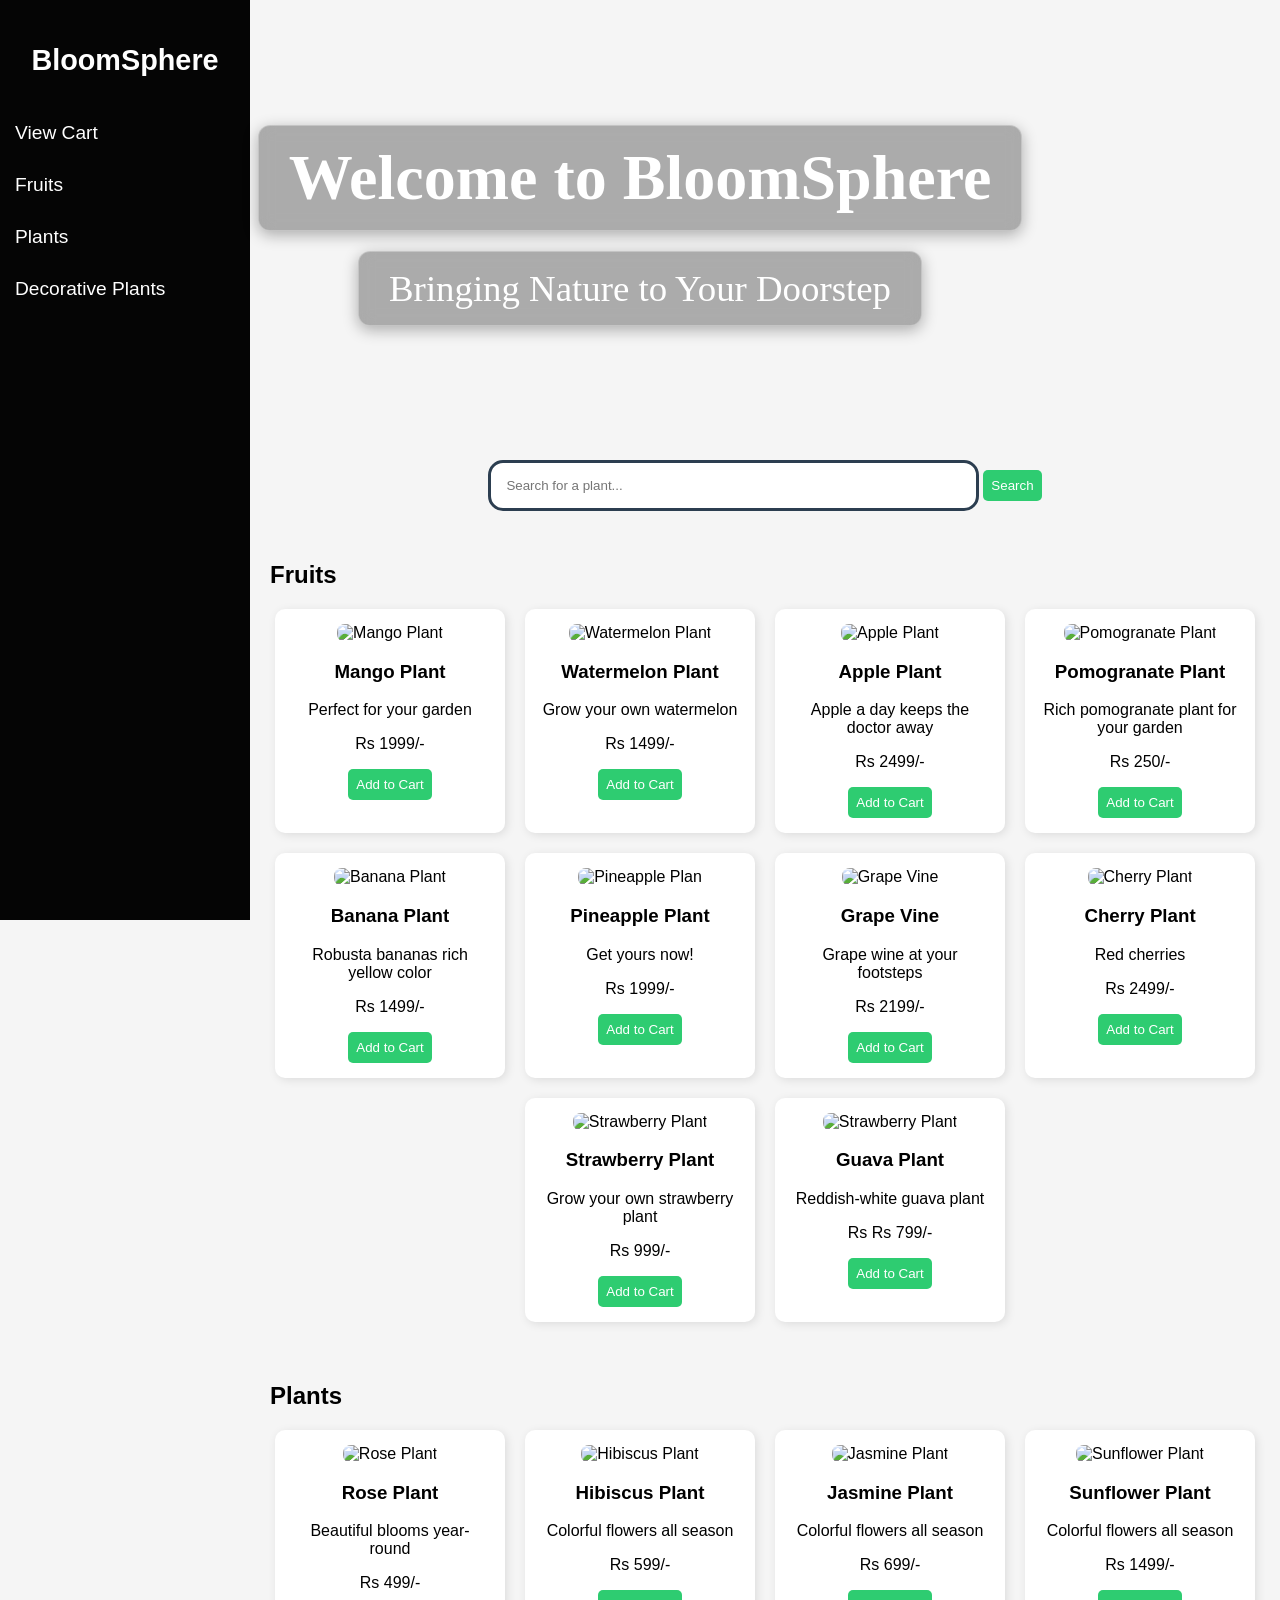
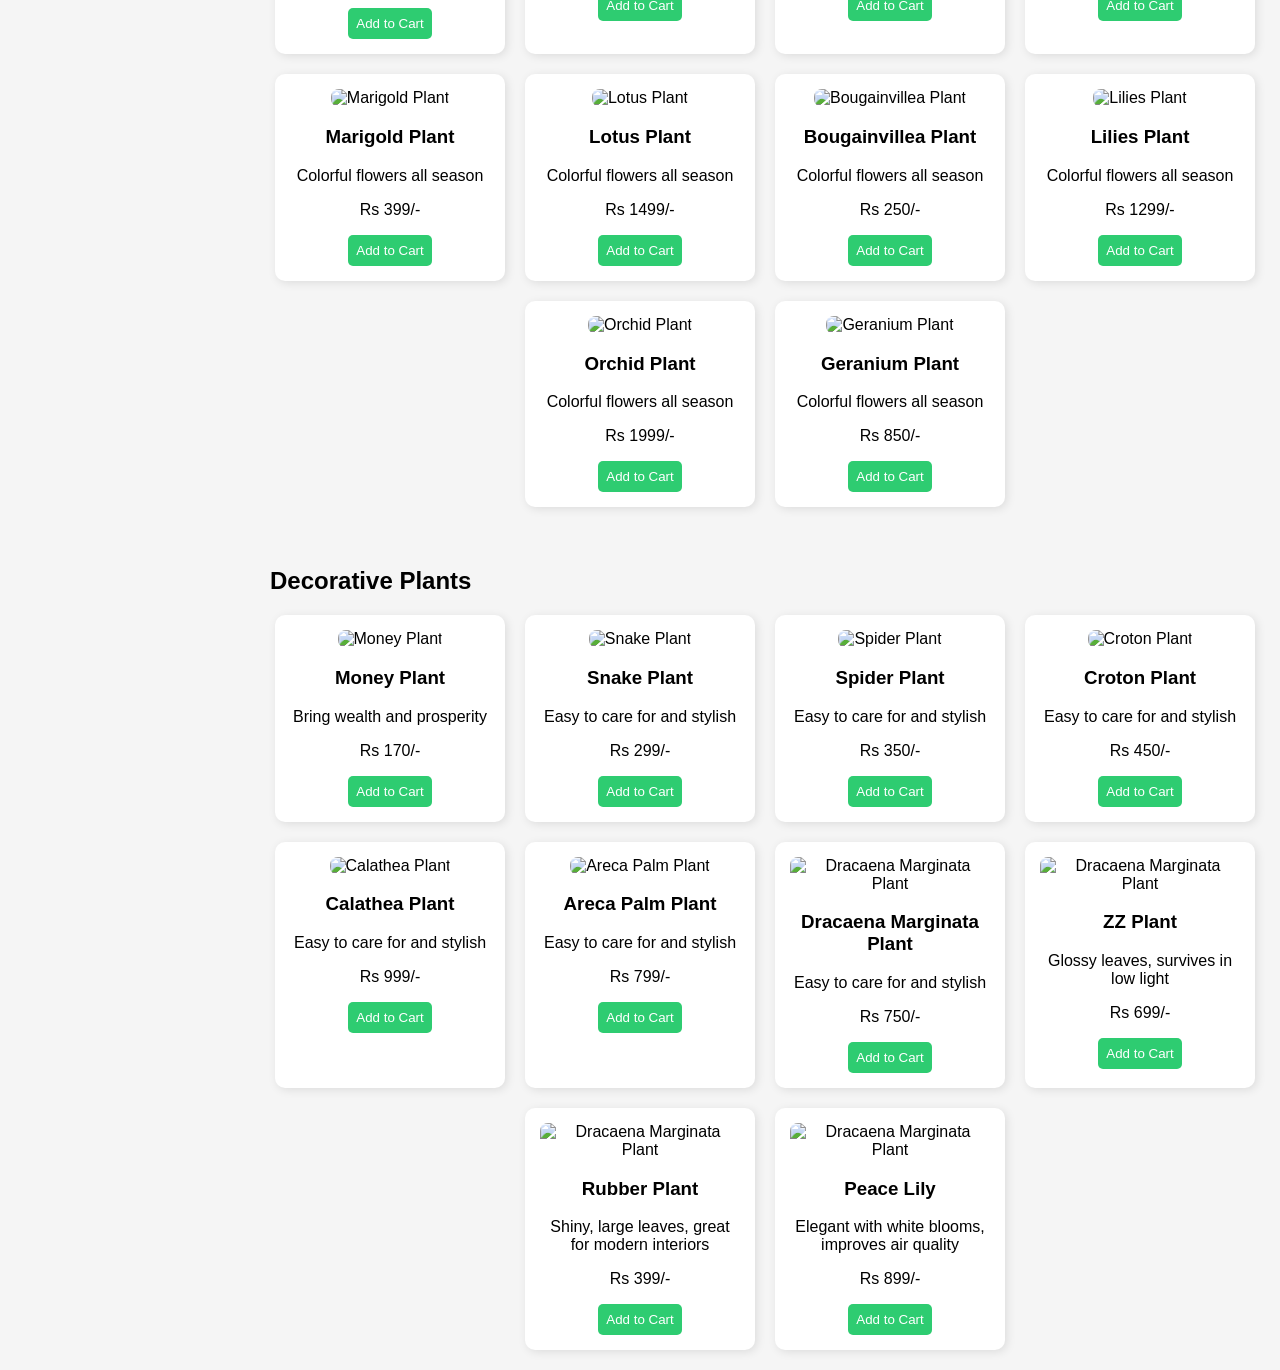
==== index.html @ 842d1db6 "Add files via upload" ====
<!DOCTYPE html> 
<html lang="en">
<head>
    <meta charset="UTF-8">
    <meta name="viewport" content="width=device-width, initial-scale=1.0">
    <title>BloomSphere</title>
    <link rel="stylesheet" href="styles.css">
</head>
<body>
    <div class="sidebar">
        <h2>BloomSphere</h2>
        <ul>
            <li><a href=".html">View Cart</a></li>
            <li><a href="#fruits">Fruits</a></li>
            <li><a href="#plants">Plants</a></li>
            <li><a href="#decorative">Decorative Plants</a></li>
        </ul>
    </div>

    <div class="hero">
        <h1 class="title">Welcome to BloomSphere</h1>
        <p class="punchline">  Bringing Nature to Your Doorstep</p>
    </div>

    <div class="search-container">
        <input type="text" id="search-box" placeholder="Search for a plant...">
        <button id="search-btn">Search</button>
    </div>

    <div id="fruits" class="product-category">
        <h2>Fruits</h2>
        <div class="products">
            <div class="product">
                <img src="https://imgs.search.brave.com/tNDZCTXUsvVGgm6xWmHWZ6sv7n0FKaTw45mnI5Ib8TA/rs:fit:860:0:0:0/g:ce/aHR0cHM6Ly9ldmVy/Z2xhZGVzLmZhcm0v/Y2RuL3Nob3AvcHJv/ZHVjdHMvaW1hZ2Vf/NDYwMDRhOGYtZWQ4/NC00OTUyLTljZTQt/YmQwZWExNmQzMzA1/LmpwZz92PTE3NDgy/OTkwNTcmd2lkdGg9/NTMz" alt="Mango Plant">
                <h3>Mango Plant</h3>
                <p>Perfect for your garden</p>
                <p class="price">Rs 1999/-</p>
                <button onclick="addToCart('Mango Plant')">Add to Cart</button>
            </div>

            <div class="product">
                <img src="https://imgs.search.brave.com/aY37N1lAtcGQSnljVtkTIhWsg2x2pJFlHqGq8pfXgx0/rs:fit:860:0:0:0/g:ce/aHR0cHM6Ly9zdGF0/aWMudmVjdGVlenku/Y29tL3N5c3RlbS9y/ZXNvdXJjZXMvdGh1/bWJuYWlscy8wNTAv/MDU5LzU2MC9zbWFs/bC93YXRlcm1lbG9u/LXdpdGgtZ3JlZW4t/bGVhdmVzLW9uLXdo/aXRlLWJhY2tncm91/bmQtcGhvdG8uanBl/Zw" alt="Watermelon Plant">
                <h3>Watermelon Plant</h3>
                <p>Grow your own watermelon</p>
                <p class="price">Rs 1499/-</p>
                <button onclick="addToCart('Watermelon Plant')">Add to Cart</button>
            </div>

            <div class="product">
                <img src="https://imgs.search.brave.com/QfzUSA1XHusPFjl_UqISznsqNheX2ZOLMS__2q0dka0/rs:fit:860:0:0:0/g:ce/aHR0cHM6Ly90aHVt/YnMuZHJlYW1zdGlt/ZS5jb20vYi9hcHBs/ZS1icmFuY2gtMTYy/OTIzNzcuanBn" alt="Apple Plant">
                <h3>Apple Plant</h3>
                <p>Apple a day keeps the doctor away</p>
                <p class="price">Rs 2499/-</p>
                <button onclick="addToCart('Apple Plant')">Add to Cart</button>
            </div>

            <div class="product">
                <img src="https://imgs.search.brave.com/9cIGG6wrUAFm032IZqTgKSbPpSz0umkAUrgCWRn5nGI/rs:fit:860:0:0:0/g:ce/aHR0cHM6Ly9tLm1l/ZGlhLWFtYXpvbi5j/b20vaW1hZ2VzL0kv/ODF3c0JNK0x4UEwu/anBn" alt="Pomogranate Plant">
                <h3>Pomogranate Plant</h3>
                <p>Rich pomogranate plant for your garden</p>
                <p class="price">Rs 250/-</p>
                <button onclick="addToCart('Pomogranate Plant')">Add to Cart</button>
            </div>

            <div class="product">
                <img src="https://imgs.search.brave.com/oFBAaQMSQrDIV-WNV_WRUHv6SV8rJRD083SodmApztw/rs:fit:860:0:0:0/g:ce/aHR0cHM6Ly9pbWFn/ZXMuY2RuLWZpbGVz/LWEuY29tL3JlYWR5/X3VwbG9hZHMvbWVk/aWEvOTE1MTUzNC8y/MDAwXzYzODkxZWFi/YWI3MmYuanBn" alt="Banana Plant">
                <h3>Banana Plant</h3>
                <p>Robusta bananas rich yellow color</p>
                <p class="price">Rs 1499/-</p>
                <button onclick="addToCart('Banana Plant')">Add to Cart</button>
            </div>

            <div class="product">
                <img src="https://www.thesill.com/cdn/shop/files/the-sill_pineapple-plant_gallery_01.jpg?v=1741034155&width=1946" alt="Pineapple Plan">
                <h3>Pineapple Plant</h3>
                <p>Get yours now!</p>
                <p class="price">Rs 1999/-</p>
                <button onclick="addToCart('Pineapple Plan')">Add to Cart</button>
            </div>

            <div class="product">
                <img src="https://imgs.search.brave.com/q7ljFFGEKf-RC5Wn-w4x8iuQQXBcfH8KsG5SAaCUJuk/rs:fit:860:0:0:0/g:ce/aHR0cHM6Ly9pbWcu/ZnJlZXBpay5jb20v/ZnJlZS1waG90by9m/cmVzaC1ncmVlbi1n/cmFwZXMtd2l0aC1s/ZWF2ZXMtaXNvbGF0/ZWQtd2hpdGVfMTY3/OTQ2LTE2LmpwZz9z/ZW10PWFpc19oeWJy/aWQ" alt="Grape Vine">
                <h3>Grape Vine</h3>
                <p>Grape wine at your footsteps</p>
                <p class="price">Rs 2199/-</p>
                <button onclick="addToCart('Grape Vine')">Add to Cart</button>
            </div>

            <div class="product">
                <img src="https://imgs.search.brave.com/2wawM06-rurX0_vJokCWWmVKa-f6B-ZJtLzXv_K-kZA/rs:fit:860:0:0:0/g:ce/aHR0cHM6Ly90aHVt/YnMuZHJlYW1zdGlt/ZS5jb20vYi90aHJl/ZS1yaXBlLWNoZXJy/aWVzLXN0ZW0tbGVh/Zi1pc29sYXRlZC13/aGl0ZS1iYWNrZ3Jv/dS10aHJlZS1yaXBl/LWNoZXJyaWVzLXN0/ZW0tbGVhZi1pc29s/YXRlZC13aGl0ZS0x/MjEyMDI2MjUuanBn" alt="Cherry Plant">
                <h3>Cherry Plant</h3>
                <p>Red cherries</p>
                <p class="price">Rs 2499/-</p>
                <button onclick="addToCart('Cherry Plant')">Add to Cart</button>
            </div>

            <div class="product">
                <img src="https://imgs.search.brave.com/3WQME_7WqpoJ6JJKbiq2Rwxj7a0oP5Gb2ccPjeYpgNk/rs:fit:860:0:0:0/g:ce/aHR0cHM6Ly9tZWRp/YS5nZXR0eWltYWdl/cy5jb20vcGhvdG9z/L3N0cmF3YmVycnkt/cGxhbnQtZnJhZ2Fy/aWEtcGljdHVyZS1p/ZDU4NTg1NTU5MT9r/PTIwJm09NTg1ODU1/NTkxJnM9NjEyeDYx/MiZ3PTAmaD15Zmxo/bHZKeDVhUVNBbldl/SUNmbTFWR19vWkNH/M25wa3o0UVJGMnNa/VHVZPQ" alt="Strawberry Plant">
                <h3>Strawberry Plant</h3>
                <p>Grow your own strawberry plant</p>
                <p class="price">Rs 999/-</p>
                <button onclick="addToCart('Strawberry Plant')">Add to Cart</button>
            </div>

            <div class="product">
                <img src="https://imgs.search.brave.com/G9woJrihrbxeBHiNbEXeV8Rc96S2VYo4r0njDzOuhU8/rs:fit:860:0:0:0/g:ce/aHR0cHM6Ly9pbWFn/ZXMudW5zcGxhc2gu/Y29tL3Bob3RvLTE1/MzY1MTExMzI3NzAt/ZTUwNThjN2U4YzQ2/P2ZtPWpwZyZxPTYw/Jnc9MzAwMCZpeGxp/Yj1yYi00LjEuMCZp/eGlkPU0zd3hNakEz/ZkRCOE1IeHpaV0Z5/WTJoOE5ueDhaM1Zo/ZG1GOFpXNThNSHg4/TUh4OGZEQT0" alt="Strawberry Plant">
                <h3>Guava Plant</h3>
                <p>Reddish-white guava plant</p>
                <p class="price">Rs Rs 799/-</p>
                <button onclick="addToCart('Guava Plant')">Add to Cart</button>
            </div>
        </div>
    </div>

    <div id="plants" class="product-category">
        <h2>Plants</h2>
        <div class="products">
            <div class="product">
                <img src="https://imgs.search.brave.com/buNURVMkaUM1NiYjGhjejB4VFq48J1P30r8SYYOX-AM/rs:fit:860:0:0:0/g:ce/aHR0cHM6Ly90NC5m/dGNkbi5uZXQvanBn/LzEyLzg1LzE1Lzkx/LzM2MF9GXzEyODUx/NTkxNzdfdExFMHJR/RzhjNkJTV2o2SGZn/bnd4SXV6SmRIQWxo/bHMuanBn" alt="Rose Plant">
                <h3>Rose Plant</h3>
                <p>Beautiful blooms year-round</p>
                <p class="price">Rs 499/-</p>
                <button onclick="addToCart('Rose Plant')">Add to Cart</button>
            </div>

            <div class="product">
                <img src="https://imgs.search.brave.com/syIJBs6M_Da_giDWICRsgSzuen3TIm4OU4RK20YgkNk/rs:fit:860:0:0:0/g:ce/aHR0cHM6Ly9tZWRp/YS5pc3RvY2twaG90/by5jb20vaWQvMTY2/MDA2ODQ1L3Bob3Rv/L2hpYmlzY3VzLWxh/eWluZy1kb3duLmpw/Zz9zPTYxMng2MTIm/dz0wJms9MjAmYz1O/UlRYOFlJRk1WZzR1/Sk02ZzVEbUo1em56/NkpOdkcwV0F6XzJP/bERhb1pVPQ" alt="Hibiscus Plant">
                <h3>Hibiscus Plant</h3>
                <p>Colorful flowers all season</p>
                <p class="price">Rs 599/-</p>
                <button onclick="addToCart('Hibiscus Plant')">Add to Cart</button>
            </div>

            <div class="product">
                <img src="https://imgs.search.brave.com/Gbtpo-uXu42QSXBHM80N9D1HrTSYoJAdlUhqIy56FBg/rs:fit:860:0:0:0/g:ce/aHR0cHM6Ly9tZWRp/YS5nZXR0eWltYWdl/cy5jb20vaWQvNTAx/ODk5NzI3L3Bob3Rv/L2phc21pbmUuanBn/P3M9NjEyeDYxMiZ3/PTAmaz0yMCZjPWMx/dWIzS3NqQ2ZVTFNq/YVRNRTNxcHZOeEtU/UzB6TVhKa2RCQkx2/dWY1dEk9" alt="Jasmine Plant">
                <h3>Jasmine Plant</h3>
                <p>Colorful flowers all season</p>
                <p class="price">Rs 699/-</p>
                <button onclick="addToCart('Jasmine Plant')">Add to Cart</button>
            </div>

            <div class="product">
                <img src="https://imgs.search.brave.com/XPOmdN1pjmwZFi4TA70REclWHrwQYl3wnxCXlL2jDPA/rs:fit:860:0:0:0/g:ce/aHR0cHM6Ly9tZWRp/YS5pc3RvY2twaG90/by5jb20vaWQvMTc1/NDU1MzEyL3Bob3Rv/L3N1bmZsb3dlci5q/cGc_cz02MTJ4NjEy/Jnc9MCZrPTIwJmM9/Q1VOOG42cWdYTjlo/UEExdy1oNE45eERV/bkFodWNzN2duSlpQ/cjF5TVZSbz0" alt="Sunflower Plant">
                <h3>Sunflower Plant</h3>
                <p>Colorful flowers all season</p>
                <p class="price">Rs 1499/-</p>
                <button onclick="addToCart('Sunflower Plant')">Add to Cart</button>
            </div>

            <div class="product">
                <img src="https://imgs.search.brave.com/6V4Vx71_0StTJeEDvtvnGbMiL9nqSDQaG8do7iy02q0/rs:fit:860:0:0:0/g:ce/aHR0cHM6Ly90My5m/dGNkbi5uZXQvanBn/LzExLzA2Lzk5Lzc4/LzM2MF9GXzExMDY5/OTc4OTRfR3hGRnF2/N0R6R0FDTzdOZkJ1/SlBuRUp3ZEVHd0xV/TGwuanBn" alt="Marigold Plant">
                <h3>Marigold Plant</h3>
                <p>Colorful flowers all season</p>
                <p class="price">Rs 399/-</p>
                <button onclick="addToCart('Marigold Plant')">Add to Cart</button>
            </div>

            <div class="product">
                <img src="https://imgs.search.brave.com/G3DWvAXBPPFCNMqJFz0R53rIdwcX5l7h9le3cLclqnk/rs:fit:860:0:0:0/g:ce/aHR0cHM6Ly9jZG4u/cGl4YWJheS5jb20v/cGhvdG8vMjAxNy8x/MC8wMi8xNC8wNi9s/b3R1cy1mbG93ZXIt/MjgwODkxN182NDAu/anBn" alt="Lotus Plant">
                <h3>Lotus Plant</h3>
                <p>Colorful flowers all season</p>
                <p class="price">Rs 1499/-</p>
                <button onclick="addToCart('Lotus Plant')">Add to Cart</button>
            </div>

            <div class="product">
                <img src="https://imgs.search.brave.com/zPmc53hl-P1KGWcdZMCqCMJMzh2F4pYX_GZX-uqAjxQ/rs:fit:860:0:0:0/g:ce/aHR0cHM6Ly9tZWRp/YS5nZXR0eWltYWdl/cy5jb20vaWQvMTI4/OTcyMjMzOC9waG90/by9waW5rLWJvdWdh/aW52aWxsZWEtZmxv/d2Vycy1pbi1hbnRp/cXVlLWNvcHBlci1w/b3QuanBnP3M9NjEy/eDYxMiZ3PTAmaz0y/MCZjPW5nYVMyUDFM/cHlKTVJKQnF4ZWx6/LXR3ckZCenRRRzlk/bklucFlxdGcwdzA9" alt="Bougainvillea Plant">
                <h3>Bougainvillea Plant</h3>
                <p>Colorful flowers all season</p>
                <p class="price">Rs 250/-</p>
                <button onclick="addToCart('Bougainvillea Plant')">Add to Cart</button>
            </div>

            <div class="product">
                <img src="https://imgs.search.brave.com/2B2YOru0Z5Dom0ihi5UbLc82AyqjKAGKIy6vMapyl4g/rs:fit:860:0:0:0/g:ce/aHR0cHM6Ly9jZG4u/c2hvcGlmeS5jb20v/cy9maWxlcy8xLzA1/MDcvMzc1NC81NDAx/L2ZpbGVzL1A0MTAy/X0xPTF9wcmVzZXRf/ZnRkLW14LWhlcm8t/bHYtbmV3LmpwZz92/PTE2OTc1Njg1MDIm/d2lkdGg9MTkyMA" alt="Lilies Plant">
                <h3>Lilies Plant</h3>
                <p>Colorful flowers all season</p>
                <p class="price">Rs 1299/-</p>
                <button onclick="addToCart('Lilies Plant')">Add to Cart</button>
            </div>

            <div class="product">
                <img src="https://imgs.search.brave.com/a52J_AdIp2z0F3UBnfy-0CsJWg9aT5YLVdqcRgqPW_I/rs:fit:860:0:0:0/g:ce/aHR0cHM6Ly9zaG9w/Lmp1c3RhZGRpY2Vv/cmNoaWRzLmNvbS9j/ZG4vc2hvcC9wcm9k/dWN0cy9KNTAwN19w/cm9kdWN0aW1hZ2Vf/bGFyZ2UuanBnP3Y9/MTY4MTM4ODgxNQ" alt="Orchid Plant">
                <h3>Orchid Plant</h3>
                <p>Colorful flowers all season</p>
                <p class="price">Rs 1999/-</p>
                <button onclick="addToCart('Orchid Plant')">Add to Cart</button>
            </div>

            <div class="product">
                <img src="https://nurserylive.com/cdn/shop/products/nurserylive-geranium-any-color-plant-1-598236_190x253.jpg?v=1679750117" alt="Geranium Plant">
                <h3>Geranium Plant</h3>
                <p>Colorful flowers all season</p>
                <p class="price">Rs 850/-</p>
                <button onclick="addToCart('Geranium Plant')">Add to Cart</button>
            </div>
        </div>
    </div>

    <div id="decorative" class="product-category">
        <h2>Decorative Plants</h2>
        <div class="products">
            <div class="product">
                <img src="https://www.thesill.com/cdn/shop/files/the-sill_Large-Money-Tree_Large_Agnes-White_Variant.jpg?v=1742484621&width=493" alt="Money Plant">
                <h3>Money Plant</h3>
                <p>Bring wealth and prosperity</p>
                <p class="price">Rs 170/-</p>
                <button onclick="addToCart('Money Plant')">Add to Cart</button>
            </div>
            <div class="product">
                <img src="https://imgs.search.brave.com/MTi2LzsiG7Ftl8_CgQjBkY03YBMEDyHdurIq6YijUic/rs:fit:860:0:0:0/g:ce/aHR0cHM6Ly9jZG4u/c2hvcGlmeS5jb20v/cy9maWxlcy8xLzAw/NjgvNDIxNS81MDkw/L2ZpbGVzL1NuYWtl/X1BsYW50X1NwaXJp/dHVhbF9TaWduaWZp/Y2FuY2VfNDgweDQ4/MC5qcGc_dj0xNzI5/ODUxODU4" alt="Snake Plant">
                <h3>Snake Plant</h3>
                <p>Easy to care for and stylish</p>
                <p class="price">Rs 299/-</p>
                <button onclick="addToCart('Snake Plant')">Add to Cart</button>
            </div>

            <div class="product">
                <img src="https://imgs.search.brave.com/QNUa00qimVXBJE2IzTpAG-7Femm6whRAqVoNlNJpsco/rs:fit:500:0:0:0/g:ce/aHR0cHM6Ly9ibG9v/bXNjYXBlLmNvbS93/cC1jb250ZW50L3Vw/bG9hZHMvMjAyMS8w/Ni9ibG9vbXNjYXBl/LXNwaWRlci1wbGFu/dF9jbGF5XzA2MjYt/c2NhbGVkLWUxNjQ5/MTkzOTI5NTAzLmpw/Zz92ZXI9NTQyNTc2" alt="Spider Plant">
                <h3>Spider Plant</h3>
                <p>Easy to care for and stylish</p>
                <p class="price">Rs 350/-</p>
                <button onclick="addToCart('Spider Plant')">Add to Cart</button>
            </div>

            <div class="product">
                <img src="https://imgs.search.brave.com/ZPtaaT5RcAdUi-QPR9HRTjK4qJ-TbELGo13Bb0APzng/rs:fit:860:0:0:0/g:ce/aHR0cHM6Ly9wbGFu/dHVyYS5nYXJkZW4v/dWsvd3AtY29udGVu/dC91cGxvYWRzL3Np/dGVzLzIvMjAyMS8x/MS9wb3R0ZWQtY3Jv/dG9uLTEwMjR4Njgz/LmpwZz94NjM2NTc" alt="Croton Plant">
                <h3>Croton Plant</h3>
                <p>Easy to care for and stylish</p>
                <p class="price">Rs 450/-</p>
                <button onclick="addToCart('Croton Plant')">Add to Cart</button>
            </div>

            <div class="product">
                <img src="https://imgs.search.brave.com/6BUL-AKpiuKBytJkevvI_fOLxdB5Wh_SjPvvft06V2A/rs:fit:860:0:0:0/g:ce/aHR0cHM6Ly93d3cu/bWFydGhhc3Rld2Fy/dC5jb20vdGhtYi9L/bGlmSzN5Z3d0a0ZP/OUd5RFRjVzNRam9p/TEU9LzE1MDB4MC9m/aWx0ZXJzOm5vX3Vw/c2NhbGUoKTptYXhf/Ynl0ZXMoMTUwMDAw/KTpzdHJpcF9pY2Mo/KS9tcy1jYWxhdGhl/YS1nZXR0eS04MDRk/MWQyOTNmMGM0ODUw/YjNlNDg4NTI4Yzk4/NzA1NS5qcGc" alt="Calathea Plant">
                <h3>Calathea Plant</h3>
                <p>Easy to care for and stylish</p>
                <p class="price">Rs 999/-</p>
                <button onclick="addToCart('Calathea Plant')">Add to Cart</button>
            </div>

            <div class="product">
                <img src="https://imgs.search.brave.com/Vdmf0d_T6v3_Y2rjy4ZNa-VXROj0EjhnZtjRUMtmBD8/rs:fit:860:0:0:0/g:ce/aHR0cHM6Ly93d3cu/b3VyaG91c2VwbGFu/dHMuY29tL2ltZ3Mt/Y29udGVudC9hcmVj/YS1wYWxtLWhvdXNl/cGxhbnQuanBn" alt="Areca Palm Plant">
                <h3>Areca Palm Plant</h3>
                <p>Easy to care for and stylish</p>
                <p class="price">Rs 799/-</p>
                <button onclick="addToCart('Areca Palm Plant')">Add to Cart</button>
            </div>

            <div class="product">
                <img src="https://imgs.search.brave.com/1j1TR0xzdHfk5ZIMWERSzx0wMzTSswLV8nNGdOL_9KY/rs:fit:860:0:0:0/g:ce/aHR0cHM6Ly93d3cu/ZXBpY2dhcmRlbmlu/Zy5jb20vd3AtY29u/dGVudC91cGxvYWRz/LzIwMTcvMDIvQS1j/bG9zZS11cC1zaG90/LW9mLWEtaG91c2Vw/bGFudC1uYW1lZC1E/cmFjYWVuYS1tYXJn/aW5hdGEuanBn" alt="Dracaena Marginata Plant">
                <h3>Dracaena Marginata Plant</h3>
                <p>Easy to care for and stylish</p>
                <p class="price">Rs 750/-</p>
                <button onclick="addToCart('Dracaena Marginata  Plant')">Add to Cart</button>
            </div>

            <div class="product">
                <img src="https://imgs.search.brave.com/42gtrPpoyHgwmXKaZxhTTkNCuMrlMgxnsc9AGnnySfo/rs:fit:860:0:0:0/g:ce/aHR0cHM6Ly9nYXJk/ZW5nb29kc2RpcmVj/dC5jb20vY2RuL3No/b3AvZmlsZXMvenot/cGxhbnQtMTYwODY2/MTA2MDgxNzBfeDU2/MC5wcm9ncmVzc2l2/ZS5qcGc_dj0xNjk1/NDY1Nzky" alt="Dracaena Marginata Plant">
                <h3>ZZ Plant</h3>
                <p>Glossy leaves, survives in low light</p>
                <p class="price">Rs 699/-</p>
                <button onclick="addToCart('ZZ Plant')">Add to Cart</button>
            </div>

            <div class="product">
                <img src="https://imgs.search.brave.com/jvSLNCFs8NMwRn9W1gtCyTYBwKNcOvtdEHbdLv0gZ2c/rs:fit:860:0:0:0/g:ce/aHR0cHM6Ly9zdGF0/aWMudmVjdGVlenku/Y29tL3N5c3RlbS9y/ZXNvdXJjZXMvdGh1/bWJuYWlscy8wNjAv/Mjk1Lzg3MC9zbWFs/bC9pbmRvb3ItcnVi/YmVyLXBsYW50LWlu/LWEtc2ltcGxlLXBv/dC1vbi1hLW1pbmlt/YWxpc3Qtc2hlbGYt/d2l0aC1hLWJlaWdl/LXdhbGwtYmFja2dy/b3VuZC1mcmVlLXBo/b3RvLmpwZWc" alt="Dracaena Marginata Plant">
                <h3>Rubber Plant</h3>
                <p>Shiny, large leaves, great for modern interiors</p>
                <p class="price">Rs 399/-</p>
                <button onclick="addToCart('Rubber Plant')">Add to Cart</button>
            </div>

            <div class="product">
                <img src="https://imgs.search.brave.com/UM56jCcfpKVR7IlvDKP6012mhBxJ9MTdXfcggB43iv0/rs:fit:860:0:0:0/g:ce/aHR0cHM6Ly9zdGF0/aWMudmVjdGVlenku/Y29tL3N5c3RlbS9y/ZXNvdXJjZXMvdGh1/bWJuYWlscy8wMjYv/NzQzLzE5My9zbWFs/bC9vZi1wZWFjZS1s/aWx5LWluLW1pbmlt/YWxpc3QtcG90LWFz/LWhvdXNlcGxhbnQt/Zm9yLWhvbWUtZGVj/b3JhdGlvbi1pc29s/YXRlZC1vbi13aGl0/ZS1iYWNrZ3JvdW5k/LWdlbmVyYXRpdmUt/YWktcGhvdG8uanBn" alt="Dracaena Marginata Plant">
                <h3>Peace Lily</h3>
                <p>Elegant with white blooms, improves air quality</p>
                <p class="price">Rs 899/-</p>
                <button onclick="addToCart('Peace Lily')">Add to Cart</button>
            </div>
        </div>
    </div>

    <script src="script.js" defer></script>
</body>
</html>
---- styles.css ----
/* General Body Styling */
body {
    font-family: 'Poppins', sans-serif;
    margin: 0;
    padding: 0;
    background-color: #f5f5f5;
}

/* Hero Section */
.hero {
    height: 50vh; 
    background-image: url('https://imgs.search.brave.com/NqnoXsgQ7cemlaLBixF31VhNWuTI7LDSzfapjHHQGGA/rs:fit:860:0:0:0/g:ce/aHR0cHM6Ly90NC5m/dGNkbi5uZXQvanBn/LzA5LzMwLzk0LzA3/LzM2MF9GXzkzMDk0/MDcwNl9BU2M4bnRW/ckV4Q2JPeGNRdWFJ/YldZa1BNQ2lvbXNQ/ay5qcGc');
    background-size: cover;
    background-position: center;
    display: flex;
    flex-direction: column;
    justify-content: center;
    align-items: center; 
    text-align: center;
}

/* Frosted Glass Effect */
.title, .punchline {
    background: rgba(0, 0, 0, 0.3); /* Light transparent */
    color: white;
    padding: 15px 30px;
    border-radius: 12px;
    backdrop-filter: blur(8px); /* The magic: blur background */
    -webkit-backdrop-filter: blur(8px); /* For Safari */
    border: 1px solid rgba(255, 255, 255, 0.3);
    box-shadow: 0 4px 15px rgba(0, 0, 0, 0.3);
    display: inline-block;
    margin: 10px 0;
}

.title {
    font-family: cursive;
    font-size: 4em;
}

.punchline {
    font-family: 'cursive', serif;
    font-size: 2.3em;
}

/* Sidebar Navigation */
.sidebar {
    position: fixed;
    width: 250px;
    height: 100%;
    background: #050505;
    color: white;
    padding-top: 20px;
}

.sidebar h2 {
    text-align: center;
    font-size: 1.8em;
    margin-bottom: 30px;
}

.sidebar ul {
    list-style: none;
    padding: 0;
}

.sidebar ul li {
    padding: 15px;
    text-align: left;
}

.sidebar ul li a {
    text-decoration: none;
    color: white;
    font-size: 1.2em;
    display: flex;
    align-items: center;
}

/* Search Box */
.search-container {
    margin-left: 250px;
    padding: 10px;
    text-align: center;
}

#search-box {
    width: 45%;
    padding: 15px;
    border: 3px solid #2c3e50;
    border-radius: 15px;
}

button {
    background: #2ecc71;
    color: white;
    padding: 8px;
    border: none;
    border-radius: 5px;
    cursor: pointer;
    transition: 0.3s;
}

button:hover {
    background: #27ae60;
}

/* Product Categories */
.product-category {
    margin-left: 250px;
    padding: 20px;
}

.products {
    display: flex;
    gap: 20px;
    flex-wrap: wrap;
    justify-content: center;
}

.product {
    background: white;
    padding: 15px;
    border-radius: 10px;
    transition: 0.3s ease-in-out;
    box-shadow: 2px 2px 10px rgba(0, 0, 0, 0.1);
    width: 200px;
    text-align: center;
}

.product img {
    max-width: 100%;
    height: 150px;
    border-radius: 8px;
    object-fit: cover;
}

.product:hover {
    transform: scale(1.05);
}

/* Cart & Checkout */
.cart-container {
    margin-left: 250px;
    padding: 20px;
}

.checkout-btn {
    background-color: #2ecc71;
    color: white;
    padding: 10px 20px;
    border: none;
    border-radius: 5px;
    cursor: pointer;
    font-size: 1.2em;
}

.checkout-btn:hover {
    background-color: #27ae60;
}
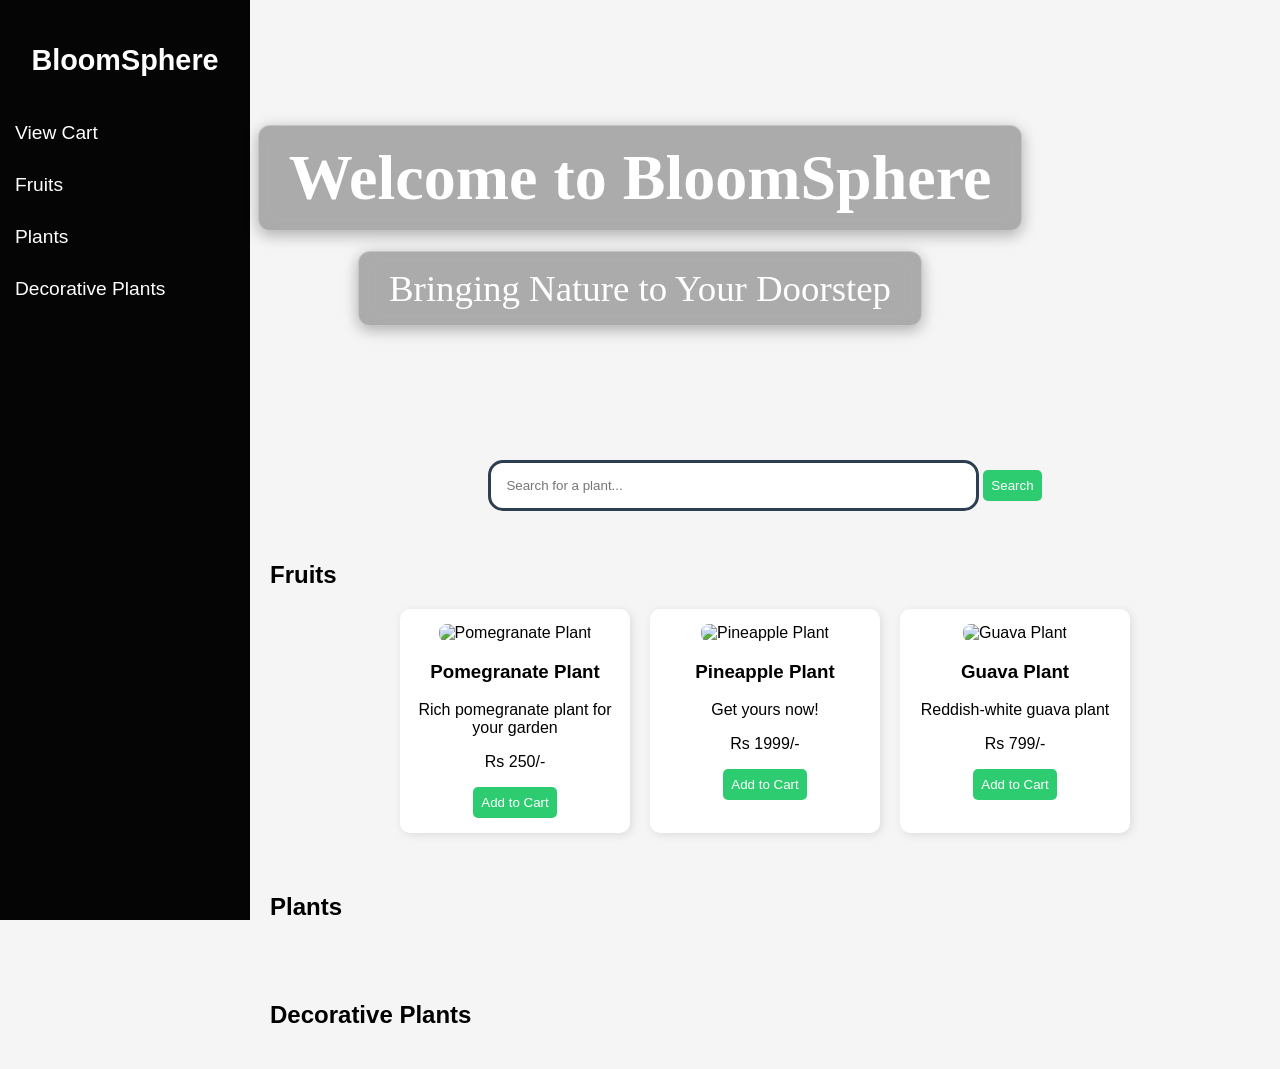
==== commit 4a9522d2: "Refactor index.html for improved structure and semantics Updated the HTML structure for better seman" ====
--- a/index.html
+++ b/index.html
@@ -1,4 +1,4 @@
-<!DOCTYPE html> 
+<!DOCTYPE html>
 <html lang="en">
 <head>
     <meta charset="UTF-8">
@@ -7,279 +7,81 @@
     <link rel="stylesheet" href="styles.css">
 </head>
 <body>
-    <div class="sidebar">
+
+    <!-- Sidebar Navigation -->
+    <nav class="sidebar" aria-label="Main Navigation">
         <h2>BloomSphere</h2>
         <ul>
-            <li><a href=".html">View Cart</a></li>
+            <li><a href="cart.html">View Cart</a></li>
             <li><a href="#fruits">Fruits</a></li>
             <li><a href="#plants">Plants</a></li>
             <li><a href="#decorative">Decorative Plants</a></li>
         </ul>
-    </div>
+    </nav>
 
-    <div class="hero">
-        <h1 class="title">Welcome to BloomSphere</h1>
-        <p class="punchline">  Bringing Nature to Your Doorstep</p>
-    </div>
+    <main>
 
-    <div class="search-container">
-        <input type="text" id="search-box" placeholder="Search for a plant...">
-        <button id="search-btn">Search</button>
-    </div>
+        <!-- Hero Section -->
+        <section class="hero">
+            <h1 class="title">Welcome to BloomSphere</h1>
+            <p class="punchline">Bringing Nature to Your Doorstep</p>
+        </section>
 
-    <div id="fruits" class="product-category">
-        <h2>Fruits</h2>
-        <div class="products">
-            <div class="product">
-                <img src="https://imgs.search.brave.com/tNDZCTXUsvVGgm6xWmHWZ6sv7n0FKaTw45mnI5Ib8TA/rs:fit:860:0:0:0/g:ce/aHR0cHM6Ly9ldmVy/Z2xhZGVzLmZhcm0v/Y2RuL3Nob3AvcHJv/ZHVjdHMvaW1hZ2Vf/NDYwMDRhOGYtZWQ4/NC00OTUyLTljZTQt/YmQwZWExNmQzMzA1/LmpwZz92PTE3NDgy/OTkwNTcmd2lkdGg9/NTMz" alt="Mango Plant">
-                <h3>Mango Plant</h3>
-                <p>Perfect for your garden</p>
-                <p class="price">Rs 1999/-</p>
-                <button onclick="addToCart('Mango Plant')">Add to Cart</button>
+        <!-- Search -->
+        <section class="search-container">
+            <input type="text" id="search-box" placeholder="Search for a plant..." aria-label="Search plants">
+            <button id="search-btn">Search</button>
+        </section>
+
+        <!-- Fruits Section -->
+        <section id="fruits" class="product-category">
+            <h2>Fruits</h2>
+            <div class="products">
+
+                <div class="product">
+                    <img src="..." alt="Pomegranate Plant">
+                    <h3>Pomegranate Plant</h3>
+                    <p>Rich pomegranate plant for your garden</p>
+                    <p class="price">Rs 250/-</p>
+                    <button onclick="addToCart('Pomegranate Plant')">Add to Cart</button>
+                </div>
+
+                <div class="product">
+                    <img src="..." alt="Pineapple Plant">
+                    <h3>Pineapple Plant</h3>
+                    <p>Get yours now!</p>
+                    <p class="price">Rs 1999/-</p>
+                    <button onclick="addToCart('Pineapple Plant')">Add to Cart</button>
+                </div>
+
+                <div class="product">
+                    <img src="..." alt="Guava Plant">
+                    <h3>Guava Plant</h3>
+                    <p>Reddish-white guava plant</p>
+                    <p class="price">Rs 799/-</p>
+                    <button onclick="addToCart('Guava Plant')">Add to Cart</button>
+                </div>
+
             </div>
+        </section>
 
-            <div class="product">
-                <img src="https://imgs.search.brave.com/aY37N1lAtcGQSnljVtkTIhWsg2x2pJFlHqGq8pfXgx0/rs:fit:860:0:0:0/g:ce/aHR0cHM6Ly9zdGF0/aWMudmVjdGVlenku/Y29tL3N5c3RlbS9y/ZXNvdXJjZXMvdGh1/bWJuYWlscy8wNTAv/MDU5LzU2MC9zbWFs/bC93YXRlcm1lbG9u/LXdpdGgtZ3JlZW4t/bGVhdmVzLW9uLXdo/aXRlLWJhY2tncm91/bmQtcGhvdG8uanBl/Zw" alt="Watermelon Plant">
-                <h3>Watermelon Plant</h3>
-                <p>Grow your own watermelon</p>
-                <p class="price">Rs 1499/-</p>
-                <button onclick="addToCart('Watermelon Plant')">Add to Cart</button>
+        <!-- Plants Section -->
+        <section id="plants" class="product-category">
+            <h2>Plants</h2>
+            <div class="products">
+                <!-- Keep your existing cleaned plant cards here -->
             </div>
+        </section>
 
-            <div class="product">
-                <img src="https://imgs.search.brave.com/QfzUSA1XHusPFjl_UqISznsqNheX2ZOLMS__2q0dka0/rs:fit:860:0:0:0/g:ce/aHR0cHM6Ly90aHVt/YnMuZHJlYW1zdGlt/ZS5jb20vYi9hcHBs/ZS1icmFuY2gtMTYy/OTIzNzcuanBn" alt="Apple Plant">
-                <h3>Apple Plant</h3>
-                <p>Apple a day keeps the doctor away</p>
-                <p class="price">Rs 2499/-</p>
-                <button onclick="addToCart('Apple Plant')">Add to Cart</button>
+        <!-- Decorative Section -->
+        <section id="decorative" class="product-category">
+            <h2>Decorative Plants</h2>
+            <div class="products">
+                <!-- Keep your existing cleaned decorative cards here -->
             </div>
+        </section>
 
-            <div class="product">
-                <img src="https://imgs.search.brave.com/9cIGG6wrUAFm032IZqTgKSbPpSz0umkAUrgCWRn5nGI/rs:fit:860:0:0:0/g:ce/aHR0cHM6Ly9tLm1l/ZGlhLWFtYXpvbi5j/b20vaW1hZ2VzL0kv/ODF3c0JNK0x4UEwu/anBn" alt="Pomogranate Plant">
-                <h3>Pomogranate Plant</h3>
-                <p>Rich pomogranate plant for your garden</p>
-                <p class="price">Rs 250/-</p>
-                <button onclick="addToCart('Pomogranate Plant')">Add to Cart</button>
-            </div>
-
-            <div class="product">
-                <img src="https://imgs.search.brave.com/oFBAaQMSQrDIV-WNV_WRUHv6SV8rJRD083SodmApztw/rs:fit:860:0:0:0/g:ce/aHR0cHM6Ly9pbWFn/ZXMuY2RuLWZpbGVz/LWEuY29tL3JlYWR5/X3VwbG9hZHMvbWVk/aWEvOTE1MTUzNC8y/MDAwXzYzODkxZWFi/YWI3MmYuanBn" alt="Banana Plant">
-                <h3>Banana Plant</h3>
-                <p>Robusta bananas rich yellow color</p>
-                <p class="price">Rs 1499/-</p>
-                <button onclick="addToCart('Banana Plant')">Add to Cart</button>
-            </div>
-
-            <div class="product">
-                <img src="https://www.thesill.com/cdn/shop/files/the-sill_pineapple-plant_gallery_01.jpg?v=1741034155&width=1946" alt="Pineapple Plan">
-                <h3>Pineapple Plant</h3>
-                <p>Get yours now!</p>
-                <p class="price">Rs 1999/-</p>
-                <button onclick="addToCart('Pineapple Plan')">Add to Cart</button>
-            </div>
-
-            <div class="product">
-                <img src="https://imgs.search.brave.com/q7ljFFGEKf-RC5Wn-w4x8iuQQXBcfH8KsG5SAaCUJuk/rs:fit:860:0:0:0/g:ce/aHR0cHM6Ly9pbWcu/ZnJlZXBpay5jb20v/ZnJlZS1waG90by9m/cmVzaC1ncmVlbi1n/cmFwZXMtd2l0aC1s/ZWF2ZXMtaXNvbGF0/ZWQtd2hpdGVfMTY3/OTQ2LTE2LmpwZz9z/ZW10PWFpc19oeWJy/aWQ" alt="Grape Vine">
-                <h3>Grape Vine</h3>
-                <p>Grape wine at your footsteps</p>
-                <p class="price">Rs 2199/-</p>
-                <button onclick="addToCart('Grape Vine')">Add to Cart</button>
-            </div>
-
-            <div class="product">
-                <img src="https://imgs.search.brave.com/2wawM06-rurX0_vJokCWWmVKa-f6B-ZJtLzXv_K-kZA/rs:fit:860:0:0:0/g:ce/aHR0cHM6Ly90aHVt/YnMuZHJlYW1zdGlt/ZS5jb20vYi90aHJl/ZS1yaXBlLWNoZXJy/aWVzLXN0ZW0tbGVh/Zi1pc29sYXRlZC13/aGl0ZS1iYWNrZ3Jv/dS10aHJlZS1yaXBl/LWNoZXJyaWVzLXN0/ZW0tbGVhZi1pc29s/YXRlZC13aGl0ZS0x/MjEyMDI2MjUuanBn" alt="Cherry Plant">
-                <h3>Cherry Plant</h3>
-                <p>Red cherries</p>
-                <p class="price">Rs 2499/-</p>
-                <button onclick="addToCart('Cherry Plant')">Add to Cart</button>
-            </div>
-
-            <div class="product">
-                <img src="https://imgs.search.brave.com/3WQME_7WqpoJ6JJKbiq2Rwxj7a0oP5Gb2ccPjeYpgNk/rs:fit:860:0:0:0/g:ce/aHR0cHM6Ly9tZWRp/YS5nZXR0eWltYWdl/cy5jb20vcGhvdG9z/L3N0cmF3YmVycnkt/cGxhbnQtZnJhZ2Fy/aWEtcGljdHVyZS1p/ZDU4NTg1NTU5MT9r/PTIwJm09NTg1ODU1/NTkxJnM9NjEyeDYx/MiZ3PTAmaD15Zmxo/bHZKeDVhUVNBbldl/SUNmbTFWR19vWkNH/M25wa3o0UVJGMnNa/VHVZPQ" alt="Strawberry Plant">
-                <h3>Strawberry Plant</h3>
-                <p>Grow your own strawberry plant</p>
-                <p class="price">Rs 999/-</p>
-                <button onclick="addToCart('Strawberry Plant')">Add to Cart</button>
-            </div>
-
-            <div class="product">
-                <img src="https://imgs.search.brave.com/G9woJrihrbxeBHiNbEXeV8Rc96S2VYo4r0njDzOuhU8/rs:fit:860:0:0:0/g:ce/aHR0cHM6Ly9pbWFn/ZXMudW5zcGxhc2gu/Y29tL3Bob3RvLTE1/MzY1MTExMzI3NzAt/ZTUwNThjN2U4YzQ2/P2ZtPWpwZyZxPTYw/Jnc9MzAwMCZpeGxp/Yj1yYi00LjEuMCZp/eGlkPU0zd3hNakEz/ZkRCOE1IeHpaV0Z5/WTJoOE5ueDhaM1Zo/ZG1GOFpXNThNSHg4/TUh4OGZEQT0" alt="Strawberry Plant">
-                <h3>Guava Plant</h3>
-                <p>Reddish-white guava plant</p>
-                <p class="price">Rs Rs 799/-</p>
-                <button onclick="addToCart('Guava Plant')">Add to Cart</button>
-            </div>
-        </div>
-    </div>
-
-    <div id="plants" class="product-category">
-        <h2>Plants</h2>
-        <div class="products">
-            <div class="product">
-                <img src="https://imgs.search.brave.com/buNURVMkaUM1NiYjGhjejB4VFq48J1P30r8SYYOX-AM/rs:fit:860:0:0:0/g:ce/aHR0cHM6Ly90NC5m/dGNkbi5uZXQvanBn/LzEyLzg1LzE1Lzkx/LzM2MF9GXzEyODUx/NTkxNzdfdExFMHJR/RzhjNkJTV2o2SGZn/bnd4SXV6SmRIQWxo/bHMuanBn" alt="Rose Plant">
-                <h3>Rose Plant</h3>
-                <p>Beautiful blooms year-round</p>
-                <p class="price">Rs 499/-</p>
-                <button onclick="addToCart('Rose Plant')">Add to Cart</button>
-            </div>
-
-            <div class="product">
-                <img src="https://imgs.search.brave.com/syIJBs6M_Da_giDWICRsgSzuen3TIm4OU4RK20YgkNk/rs:fit:860:0:0:0/g:ce/aHR0cHM6Ly9tZWRp/YS5pc3RvY2twaG90/by5jb20vaWQvMTY2/MDA2ODQ1L3Bob3Rv/L2hpYmlzY3VzLWxh/eWluZy1kb3duLmpw/Zz9zPTYxMng2MTIm/dz0wJms9MjAmYz1O/UlRYOFlJRk1WZzR1/Sk02ZzVEbUo1em56/NkpOdkcwV0F6XzJP/bERhb1pVPQ" alt="Hibiscus Plant">
-                <h3>Hibiscus Plant</h3>
-                <p>Colorful flowers all season</p>
-                <p class="price">Rs 599/-</p>
-                <button onclick="addToCart('Hibiscus Plant')">Add to Cart</button>
-            </div>
-
-            <div class="product">
-                <img src="https://imgs.search.brave.com/Gbtpo-uXu42QSXBHM80N9D1HrTSYoJAdlUhqIy56FBg/rs:fit:860:0:0:0/g:ce/aHR0cHM6Ly9tZWRp/YS5nZXR0eWltYWdl/cy5jb20vaWQvNTAx/ODk5NzI3L3Bob3Rv/L2phc21pbmUuanBn/P3M9NjEyeDYxMiZ3/PTAmaz0yMCZjPWMx/dWIzS3NqQ2ZVTFNq/YVRNRTNxcHZOeEtU/UzB6TVhKa2RCQkx2/dWY1dEk9" alt="Jasmine Plant">
-                <h3>Jasmine Plant</h3>
-                <p>Colorful flowers all season</p>
-                <p class="price">Rs 699/-</p>
-                <button onclick="addToCart('Jasmine Plant')">Add to Cart</button>
-            </div>
-
-            <div class="product">
-                <img src="https://imgs.search.brave.com/XPOmdN1pjmwZFi4TA70REclWHrwQYl3wnxCXlL2jDPA/rs:fit:860:0:0:0/g:ce/aHR0cHM6Ly9tZWRp/YS5pc3RvY2twaG90/by5jb20vaWQvMTc1/NDU1MzEyL3Bob3Rv/L3N1bmZsb3dlci5q/cGc_cz02MTJ4NjEy/Jnc9MCZrPTIwJmM9/Q1VOOG42cWdYTjlo/UEExdy1oNE45eERV/bkFodWNzN2duSlpQ/cjF5TVZSbz0" alt="Sunflower Plant">
-                <h3>Sunflower Plant</h3>
-                <p>Colorful flowers all season</p>
-                <p class="price">Rs 1499/-</p>
-                <button onclick="addToCart('Sunflower Plant')">Add to Cart</button>
-            </div>
-
-            <div class="product">
-                <img src="https://imgs.search.brave.com/6V4Vx71_0StTJeEDvtvnGbMiL9nqSDQaG8do7iy02q0/rs:fit:860:0:0:0/g:ce/aHR0cHM6Ly90My5m/dGNkbi5uZXQvanBn/LzExLzA2Lzk5Lzc4/LzM2MF9GXzExMDY5/OTc4OTRfR3hGRnF2/N0R6R0FDTzdOZkJ1/SlBuRUp3ZEVHd0xV/TGwuanBn" alt="Marigold Plant">
-                <h3>Marigold Plant</h3>
-                <p>Colorful flowers all season</p>
-                <p class="price">Rs 399/-</p>
-                <button onclick="addToCart('Marigold Plant')">Add to Cart</button>
-            </div>
-
-            <div class="product">
-                <img src="https://imgs.search.brave.com/G3DWvAXBPPFCNMqJFz0R53rIdwcX5l7h9le3cLclqnk/rs:fit:860:0:0:0/g:ce/aHR0cHM6Ly9jZG4u/cGl4YWJheS5jb20v/cGhvdG8vMjAxNy8x/MC8wMi8xNC8wNi9s/b3R1cy1mbG93ZXIt/MjgwODkxN182NDAu/anBn" alt="Lotus Plant">
-                <h3>Lotus Plant</h3>
-                <p>Colorful flowers all season</p>
-                <p class="price">Rs 1499/-</p>
-                <button onclick="addToCart('Lotus Plant')">Add to Cart</button>
-            </div>
-
-            <div class="product">
-                <img src="https://imgs.search.brave.com/zPmc53hl-P1KGWcdZMCqCMJMzh2F4pYX_GZX-uqAjxQ/rs:fit:860:0:0:0/g:ce/aHR0cHM6Ly9tZWRp/YS5nZXR0eWltYWdl/cy5jb20vaWQvMTI4/OTcyMjMzOC9waG90/by9waW5rLWJvdWdh/aW52aWxsZWEtZmxv/d2Vycy1pbi1hbnRp/cXVlLWNvcHBlci1w/b3QuanBnP3M9NjEy/eDYxMiZ3PTAmaz0y/MCZjPW5nYVMyUDFM/cHlKTVJKQnF4ZWx6/LXR3ckZCenRRRzlk/bklucFlxdGcwdzA9" alt="Bougainvillea Plant">
-                <h3>Bougainvillea Plant</h3>
-                <p>Colorful flowers all season</p>
-                <p class="price">Rs 250/-</p>
-                <button onclick="addToCart('Bougainvillea Plant')">Add to Cart</button>
-            </div>
-
-            <div class="product">
-                <img src="https://imgs.search.brave.com/2B2YOru0Z5Dom0ihi5UbLc82AyqjKAGKIy6vMapyl4g/rs:fit:860:0:0:0/g:ce/aHR0cHM6Ly9jZG4u/c2hvcGlmeS5jb20v/cy9maWxlcy8xLzA1/MDcvMzc1NC81NDAx/L2ZpbGVzL1A0MTAy/X0xPTF9wcmVzZXRf/ZnRkLW14LWhlcm8t/bHYtbmV3LmpwZz92/PTE2OTc1Njg1MDIm/d2lkdGg9MTkyMA" alt="Lilies Plant">
-                <h3>Lilies Plant</h3>
-                <p>Colorful flowers all season</p>
-                <p class="price">Rs 1299/-</p>
-                <button onclick="addToCart('Lilies Plant')">Add to Cart</button>
-            </div>
-
-            <div class="product">
-                <img src="https://imgs.search.brave.com/a52J_AdIp2z0F3UBnfy-0CsJWg9aT5YLVdqcRgqPW_I/rs:fit:860:0:0:0/g:ce/aHR0cHM6Ly9zaG9w/Lmp1c3RhZGRpY2Vv/cmNoaWRzLmNvbS9j/ZG4vc2hvcC9wcm9k/dWN0cy9KNTAwN19w/cm9kdWN0aW1hZ2Vf/bGFyZ2UuanBnP3Y9/MTY4MTM4ODgxNQ" alt="Orchid Plant">
-                <h3>Orchid Plant</h3>
-                <p>Colorful flowers all season</p>
-                <p class="price">Rs 1999/-</p>
-                <button onclick="addToCart('Orchid Plant')">Add to Cart</button>
-            </div>
-
-            <div class="product">
-                <img src="https://nurserylive.com/cdn/shop/products/nurserylive-geranium-any-color-plant-1-598236_190x253.jpg?v=1679750117" alt="Geranium Plant">
-                <h3>Geranium Plant</h3>
-                <p>Colorful flowers all season</p>
-                <p class="price">Rs 850/-</p>
-                <button onclick="addToCart('Geranium Plant')">Add to Cart</button>
-            </div>
-        </div>
-    </div>
-
-    <div id="decorative" class="product-category">
-        <h2>Decorative Plants</h2>
-        <div class="products">
-            <div class="product">
-                <img src="https://www.thesill.com/cdn/shop/files/the-sill_Large-Money-Tree_Large_Agnes-White_Variant.jpg?v=1742484621&width=493" alt="Money Plant">
-                <h3>Money Plant</h3>
-                <p>Bring wealth and prosperity</p>
-                <p class="price">Rs 170/-</p>
-                <button onclick="addToCart('Money Plant')">Add to Cart</button>
-            </div>
-            <div class="product">
-                <img src="https://imgs.search.brave.com/MTi2LzsiG7Ftl8_CgQjBkY03YBMEDyHdurIq6YijUic/rs:fit:860:0:0:0/g:ce/aHR0cHM6Ly9jZG4u/c2hvcGlmeS5jb20v/cy9maWxlcy8xLzAw/NjgvNDIxNS81MDkw/L2ZpbGVzL1NuYWtl/X1BsYW50X1NwaXJp/dHVhbF9TaWduaWZp/Y2FuY2VfNDgweDQ4/MC5qcGc_dj0xNzI5/ODUxODU4" alt="Snake Plant">
-                <h3>Snake Plant</h3>
-                <p>Easy to care for and stylish</p>
-                <p class="price">Rs 299/-</p>
-                <button onclick="addToCart('Snake Plant')">Add to Cart</button>
-            </div>
-
-            <div class="product">
-                <img src="https://imgs.search.brave.com/QNUa00qimVXBJE2IzTpAG-7Femm6whRAqVoNlNJpsco/rs:fit:500:0:0:0/g:ce/aHR0cHM6Ly9ibG9v/bXNjYXBlLmNvbS93/cC1jb250ZW50L3Vw/bG9hZHMvMjAyMS8w/Ni9ibG9vbXNjYXBl/LXNwaWRlci1wbGFu/dF9jbGF5XzA2MjYt/c2NhbGVkLWUxNjQ5/MTkzOTI5NTAzLmpw/Zz92ZXI9NTQyNTc2" alt="Spider Plant">
-                <h3>Spider Plant</h3>
-                <p>Easy to care for and stylish</p>
-                <p class="price">Rs 350/-</p>
-                <button onclick="addToCart('Spider Plant')">Add to Cart</button>
-            </div>
-
-            <div class="product">
-                <img src="https://imgs.search.brave.com/ZPtaaT5RcAdUi-QPR9HRTjK4qJ-TbELGo13Bb0APzng/rs:fit:860:0:0:0/g:ce/aHR0cHM6Ly9wbGFu/dHVyYS5nYXJkZW4v/dWsvd3AtY29udGVu/dC91cGxvYWRzL3Np/dGVzLzIvMjAyMS8x/MS9wb3R0ZWQtY3Jv/dG9uLTEwMjR4Njgz/LmpwZz94NjM2NTc" alt="Croton Plant">
-                <h3>Croton Plant</h3>
-                <p>Easy to care for and stylish</p>
-                <p class="price">Rs 450/-</p>
-                <button onclick="addToCart('Croton Plant')">Add to Cart</button>
-            </div>
-
-            <div class="product">
-                <img src="https://imgs.search.brave.com/6BUL-AKpiuKBytJkevvI_fOLxdB5Wh_SjPvvft06V2A/rs:fit:860:0:0:0/g:ce/aHR0cHM6Ly93d3cu/bWFydGhhc3Rld2Fy/dC5jb20vdGhtYi9L/bGlmSzN5Z3d0a0ZP/OUd5RFRjVzNRam9p/TEU9LzE1MDB4MC9m/aWx0ZXJzOm5vX3Vw/c2NhbGUoKTptYXhf/Ynl0ZXMoMTUwMDAw/KTpzdHJpcF9pY2Mo/KS9tcy1jYWxhdGhl/YS1nZXR0eS04MDRk/MWQyOTNmMGM0ODUw/YjNlNDg4NTI4Yzk4/NzA1NS5qcGc" alt="Calathea Plant">
-                <h3>Calathea Plant</h3>
-                <p>Easy to care for and stylish</p>
-                <p class="price">Rs 999/-</p>
-                <button onclick="addToCart('Calathea Plant')">Add to Cart</button>
-            </div>
-
-            <div class="product">
-                <img src="https://imgs.search.brave.com/Vdmf0d_T6v3_Y2rjy4ZNa-VXROj0EjhnZtjRUMtmBD8/rs:fit:860:0:0:0/g:ce/aHR0cHM6Ly93d3cu/b3VyaG91c2VwbGFu/dHMuY29tL2ltZ3Mt/Y29udGVudC9hcmVj/YS1wYWxtLWhvdXNl/cGxhbnQuanBn" alt="Areca Palm Plant">
-                <h3>Areca Palm Plant</h3>
-                <p>Easy to care for and stylish</p>
-                <p class="price">Rs 799/-</p>
-                <button onclick="addToCart('Areca Palm Plant')">Add to Cart</button>
-            </div>
-
-            <div class="product">
-                <img src="https://imgs.search.brave.com/1j1TR0xzdHfk5ZIMWERSzx0wMzTSswLV8nNGdOL_9KY/rs:fit:860:0:0:0/g:ce/aHR0cHM6Ly93d3cu/ZXBpY2dhcmRlbmlu/Zy5jb20vd3AtY29u/dGVudC91cGxvYWRz/LzIwMTcvMDIvQS1j/bG9zZS11cC1zaG90/LW9mLWEtaG91c2Vw/bGFudC1uYW1lZC1E/cmFjYWVuYS1tYXJn/aW5hdGEuanBn" alt="Dracaena Marginata Plant">
-                <h3>Dracaena Marginata Plant</h3>
-                <p>Easy to care for and stylish</p>
-                <p class="price">Rs 750/-</p>
-                <button onclick="addToCart('Dracaena Marginata  Plant')">Add to Cart</button>
-            </div>
-
-            <div class="product">
-                <img src="https://imgs.search.brave.com/42gtrPpoyHgwmXKaZxhTTkNCuMrlMgxnsc9AGnnySfo/rs:fit:860:0:0:0/g:ce/aHR0cHM6Ly9nYXJk/ZW5nb29kc2RpcmVj/dC5jb20vY2RuL3No/b3AvZmlsZXMvenot/cGxhbnQtMTYwODY2/MTA2MDgxNzBfeDU2/MC5wcm9ncmVzc2l2/ZS5qcGc_dj0xNjk1/NDY1Nzky" alt="Dracaena Marginata Plant">
-                <h3>ZZ Plant</h3>
-                <p>Glossy leaves, survives in low light</p>
-                <p class="price">Rs 699/-</p>
-                <button onclick="addToCart('ZZ Plant')">Add to Cart</button>
-            </div>
-
-            <div class="product">
-                <img src="https://imgs.search.brave.com/jvSLNCFs8NMwRn9W1gtCyTYBwKNcOvtdEHbdLv0gZ2c/rs:fit:860:0:0:0/g:ce/aHR0cHM6Ly9zdGF0/aWMudmVjdGVlenku/Y29tL3N5c3RlbS9y/ZXNvdXJjZXMvdGh1/bWJuYWlscy8wNjAv/Mjk1Lzg3MC9zbWFs/bC9pbmRvb3ItcnVi/YmVyLXBsYW50LWlu/LWEtc2ltcGxlLXBv/dC1vbi1hLW1pbmlt/YWxpc3Qtc2hlbGYt/d2l0aC1hLWJlaWdl/LXdhbGwtYmFja2dy/b3VuZC1mcmVlLXBo/b3RvLmpwZWc" alt="Dracaena Marginata Plant">
-                <h3>Rubber Plant</h3>
-                <p>Shiny, large leaves, great for modern interiors</p>
-                <p class="price">Rs 399/-</p>
-                <button onclick="addToCart('Rubber Plant')">Add to Cart</button>
-            </div>
-
-            <div class="product">
-                <img src="https://imgs.search.brave.com/UM56jCcfpKVR7IlvDKP6012mhBxJ9MTdXfcggB43iv0/rs:fit:860:0:0:0/g:ce/aHR0cHM6Ly9zdGF0/aWMudmVjdGVlenku/Y29tL3N5c3RlbS9y/ZXNvdXJjZXMvdGh1/bWJuYWlscy8wMjYv/NzQzLzE5My9zbWFs/bC9vZi1wZWFjZS1s/aWx5LWluLW1pbmlt/YWxpc3QtcG90LWFz/LWhvdXNlcGxhbnQt/Zm9yLWhvbWUtZGVj/b3JhdGlvbi1pc29s/YXRlZC1vbi13aGl0/ZS1iYWNrZ3JvdW5k/LWdlbmVyYXRpdmUt/YWktcGhvdG8uanBn" alt="Dracaena Marginata Plant">
-                <h3>Peace Lily</h3>
-                <p>Elegant with white blooms, improves air quality</p>
-                <p class="price">Rs 899/-</p>
-                <button onclick="addToCart('Peace Lily')">Add to Cart</button>
-            </div>
-        </div>
-    </div>
+    </main>
 
     <script src="script.js" defer></script>
 </body>
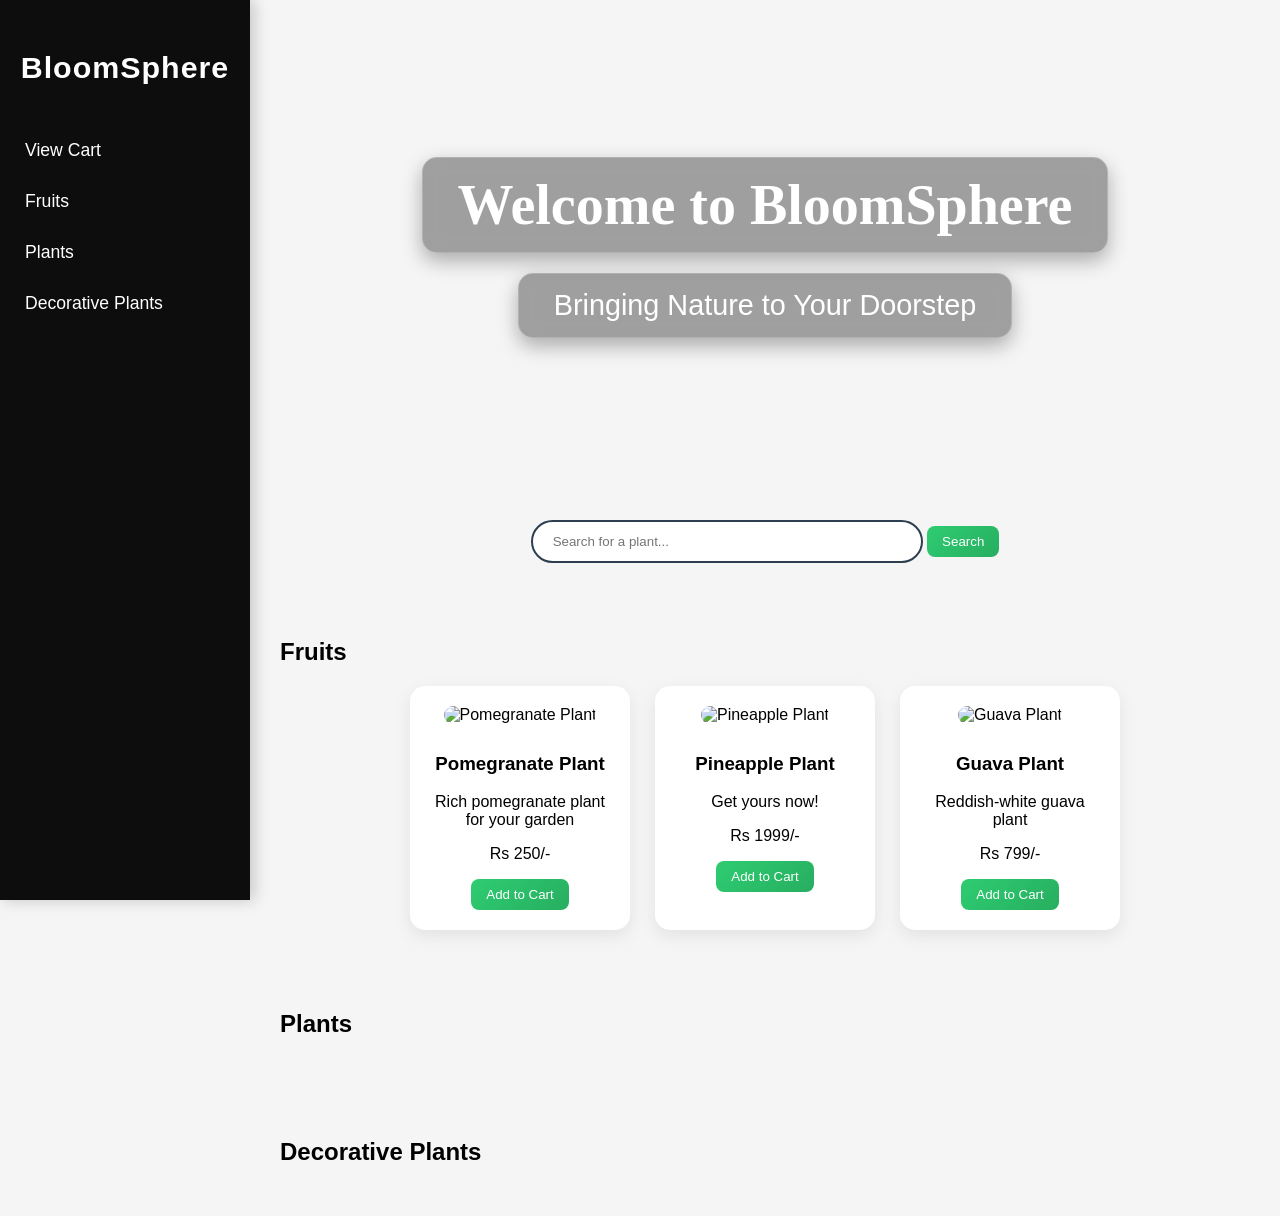
==== commit d963af69: "Update HTML structure and stylesheet link" ====
--- a/index.html
+++ b/index.html
@@ -4,7 +4,7 @@
     <meta charset="UTF-8">
     <meta name="viewport" content="width=device-width, initial-scale=1.0">
     <title>BloomSphere</title>
-    <link rel="stylesheet" href="styles.css">
+    <link rel="stylesheet" href="css/styles.css">
 </head>
 <body>
 
@@ -86,3 +86,4 @@
     <script src="script.js" defer></script>
 </body>
 </html>
+
--- a/css/styles.css
+++ b/css/styles.css
@@ -0,0 +1,242 @@
+
+/* =========================
+   GLOBAL STYLES
+========================= */
+* {
+    box-sizing: border-box;
+}
+
+body {
+    font-family: 'Poppins', sans-serif;
+    margin: 0;
+    padding: 0;
+    background-color: #f5f5f5;
+    scroll-behavior: smooth;
+}
+
+/* =========================
+   SIDEBAR
+========================= */
+.sidebar {
+    position: fixed;
+    width: 250px;
+    height: 100%;
+    background: #0d0d0d;
+    color: white;
+    padding-top: 25px;
+    box-shadow: 4px 0 15px rgba(0, 0, 0, 0.2);
+}
+
+.sidebar h2 {
+    text-align: center;
+    font-size: 1.9em;
+    margin-bottom: 40px;
+    letter-spacing: 1px;
+}
+
+.sidebar ul {
+    list-style: none;
+    padding: 0;
+}
+
+.sidebar ul li {
+    padding: 15px 25px;
+}
+
+.sidebar ul li a {
+    text-decoration: none;
+    color: white;
+    font-size: 1.1em;
+    transition: 0.3s ease;
+}
+
+.sidebar ul li a:hover {
+    color: #2ecc71;
+}
+
+/* =========================
+   HERO SECTION
+========================= */
+.hero {
+    margin-left: 250px;
+    height: 55vh;
+    background-image: url('https://imgs.search.brave.com/NqnoXsgQ7cemlaLBixF31VhNWuTI7LDSzfapjHHQGGA/rs:fit:860:0:0:0/g:ce/aHR0cHM6Ly90NC5m/dGNkbi5uZXQvanBn/LzA5LzMwLzk0LzA3/LzM2MF9GXzkzMDk0/MDcwNl9BU2M4bnRW/ckV4Q2JPeGNRdWFJ/YldZa1BNQ2lvbXNQ/ay5qcGc');
+    background-size: cover;
+    background-position: center;
+    display: flex;
+    flex-direction: column;
+    justify-content: center;
+    align-items: center;
+    text-align: center;  
+}
+
+/* Frosted Glass */
+.title,
+.punchline {
+    background: rgba(0, 0, 0, 0.35);
+    color: white;
+    padding: 15px 35px;
+    border-radius: 15px;
+    backdrop-filter: blur(10px);
+    -webkit-backdrop-filter: blur(10px);
+    border: 1px solid rgba(255, 255, 255, 0.2);
+    box-shadow: 0 8px 20px rgba(0, 0, 0, 0.3);
+    margin: 10px 0;
+}
+
+.title {
+    font-family: cursive;
+    font-size: 3.5em;
+}
+
+.punchline {
+    font-size: 1.8em;
+}
+
+/* =========================
+   SEARCH SECTION
+========================= */
+.search-container {
+    margin-left: 250px;
+    padding: 25px;
+    text-align: center;
+}
+
+#search-box {
+    width: 40%;
+    padding: 12px 20px;
+    border: 2px solid #2c3e50;
+    border-radius: 30px;
+    outline: none;
+    transition: 0.3s;
+}
+
+#search-box:focus {
+    border-color: #2ecc71;
+    box-shadow: 0 0 8px rgba(46, 204, 113, 0.4);
+}
+
+/* =========================
+   BUTTON STYLING
+========================= */
+button {
+    background: linear-gradient(135deg, #2ecc71, #27ae60);
+    color: white;
+    padding: 8px 15px;
+    border: none;
+    border-radius: 8px;
+    cursor: pointer;
+    transition: 0.3s ease;
+    font-weight: 500;
+}
+
+button:hover {
+    transform: translateY(-2px);
+    box-shadow: 0 6px 15px rgba(0, 0, 0, 0.15);
+}
+
+/* =========================
+   PRODUCT SECTION
+========================= */
+.product-category {
+    margin-left: 250px;
+    padding: 30px;
+}
+
+.products {
+    display: flex;
+    gap: 25px;
+    flex-wrap: wrap;
+    justify-content: center;
+}
+
+.product {
+    background: white;
+    padding: 20px;
+    border-radius: 15px;
+    width: 220px;
+    text-align: center;
+    transition: 0.3s ease;
+    box-shadow: 0 6px 18px rgba(0, 0, 0, 0.08);
+}
+
+.product:hover {
+    transform: translateY(-8px);
+    box-shadow: 0 10px 25px rgba(0, 0, 0, 0.15);
+}
+
+.product img {
+    width: 100%;
+    height: 160px;
+    border-radius: 10px;
+    object-fit: cover;
+    margin-bottom: 10px;
+}
+
+/* =========================
+   CART SECTION
+========================= */
+.cart-container {
+    margin-left: 250px;
+    padding: 40px;
+}
+
+.checkout-btn {
+    padding: 12px 25px;
+    font-size: 1.1em;
+    border-radius: 10px;
+}
+
+/* =========================
+   RESPONSIVE DESIGN
+========================= */
+@media (max-width: 900px) {
+
+    .sidebar {
+        width: 200px;
+    }
+
+    .hero,
+    .search-container,
+    .product-category,
+    .cart-container {
+        margin-left: 200px;
+    }
+
+    #search-box {
+        width: 70%;
+    }
+
+    .title {
+        font-size: 2.5em;
+    }
+
+    .punchline {
+        font-size: 1.4em;
+    }
+}
+
+@media (max-width: 600px) {
+
+    .sidebar {
+        position: relative;
+        width: 100%;
+        height: auto;
+    }
+
+    .hero,
+    .search-container,
+    .product-category,
+    .cart-container {
+        margin-left: 0;
+    }
+
+    .products {
+        flex-direction: column;
+        align-items: center;
+    }
+
+    #search-box {
+        width: 90%;
+    }
+}
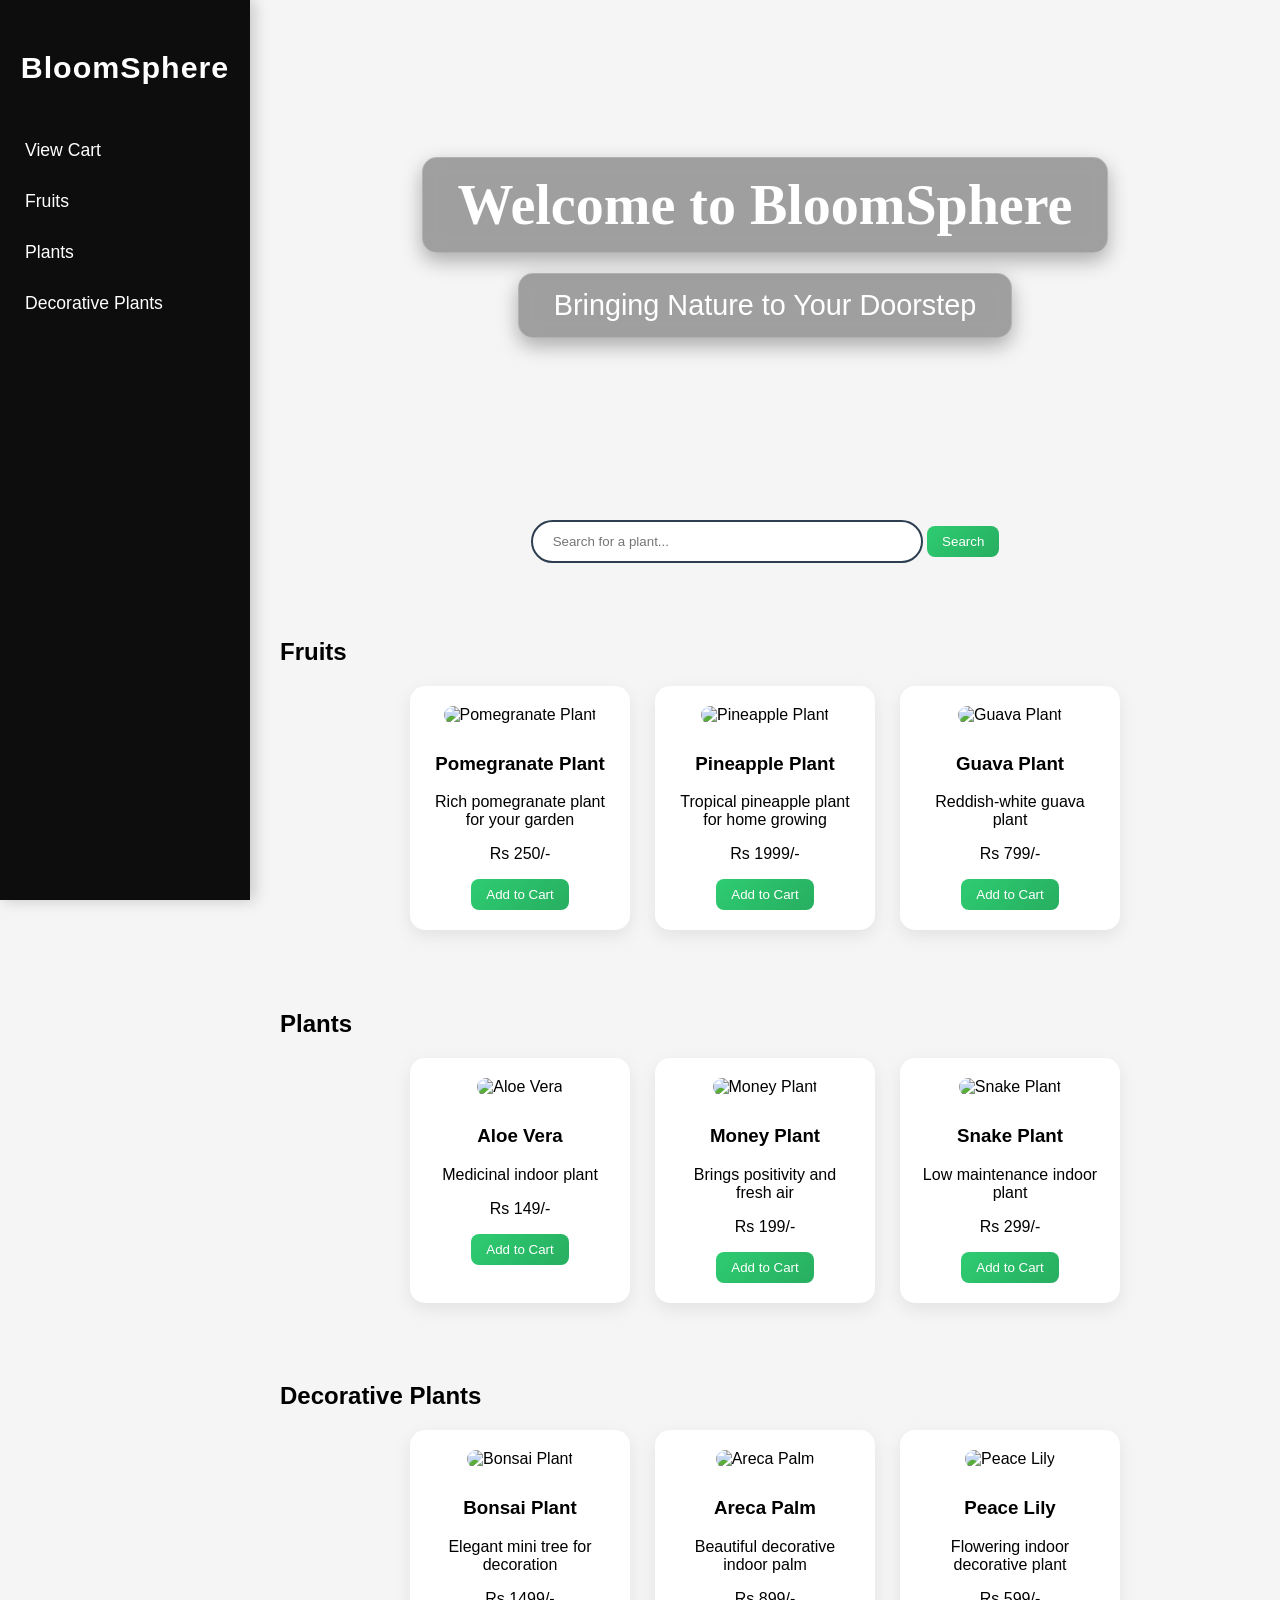
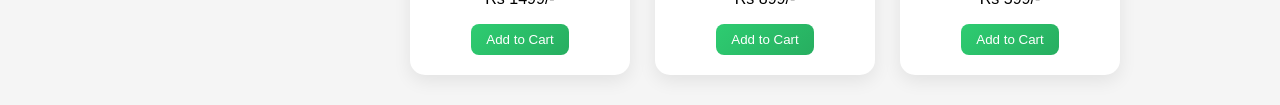
==== commit fce95916: "Update product details and images in index.html" ====
--- a/index.html
+++ b/index.html
@@ -8,7 +8,6 @@
 </head>
 <body>
 
-    <!-- Sidebar Navigation -->
     <nav class="sidebar" aria-label="Main Navigation">
         <h2>BloomSphere</h2>
         <ul>
@@ -21,69 +20,111 @@
 
     <main>
 
-        <!-- Hero Section -->
         <section class="hero">
             <h1 class="title">Welcome to BloomSphere</h1>
             <p class="punchline">Bringing Nature to Your Doorstep</p>
         </section>
 
-        <!-- Search -->
         <section class="search-container">
             <input type="text" id="search-box" placeholder="Search for a plant..." aria-label="Search plants">
             <button id="search-btn">Search</button>
         </section>
 
-        <!-- Fruits Section -->
         <section id="fruits" class="product-category">
             <h2>Fruits</h2>
             <div class="products">
 
                 <div class="product">
-                    <img src="..." alt="Pomegranate Plant">
+                    <img src="images/pomegranate.jpg" alt="Pomegranate Plant">
                     <h3>Pomegranate Plant</h3>
                     <p>Rich pomegranate plant for your garden</p>
                     <p class="price">Rs 250/-</p>
-                    <button onclick="addToCart('Pomegranate Plant')">Add to Cart</button>
+                    <button onclick="addToCart('Pomegranate Plant',250)">Add to Cart</button>
                 </div>
 
                 <div class="product">
-                    <img src="..." alt="Pineapple Plant">
+                    <img src="images/pineapple.jpg" alt="Pineapple Plant">
                     <h3>Pineapple Plant</h3>
-                    <p>Get yours now!</p>
+                    <p>Tropical pineapple plant for home growing</p>
                     <p class="price">Rs 1999/-</p>
-                    <button onclick="addToCart('Pineapple Plant')">Add to Cart</button>
+                    <button onclick="addToCart('Pineapple Plant',1999)">Add to Cart</button>
                 </div>
 
                 <div class="product">
-                    <img src="..." alt="Guava Plant">
+                    <img src="images/guava.jpg" alt="Guava Plant">
                     <h3>Guava Plant</h3>
                     <p>Reddish-white guava plant</p>
                     <p class="price">Rs 799/-</p>
-                    <button onclick="addToCart('Guava Plant')">Add to Cart</button>
+                    <button onclick="addToCart('Guava Plant',799)">Add to Cart</button>
                 </div>
 
             </div>
         </section>
 
-        <!-- Plants Section -->
         <section id="plants" class="product-category">
             <h2>Plants</h2>
             <div class="products">
-                <!-- Keep your existing cleaned plant cards here -->
+
+                <div class="product">
+                    <img src="images/aloe-vera.jpg" alt="Aloe Vera">
+                    <h3>Aloe Vera</h3>
+                    <p>Medicinal indoor plant</p>
+                    <p class="price">Rs 149/-</p>
+                    <button onclick="addToCart('Aloe Vera',149)">Add to Cart</button>
+                </div>
+
+                <div class="product">
+                    <img src="images/money-plant.jpg" alt="Money Plant">
+                    <h3>Money Plant</h3>
+                    <p>Brings positivity and fresh air</p>
+                    <p class="price">Rs 199/-</p>
+                    <button onclick="addToCart('Money Plant',199)">Add to Cart</button>
+                </div>
+
+                <div class="product">
+                    <img src="images/snake-plant.jpg" alt="Snake Plant">
+                    <h3>Snake Plant</h3>
+                    <p>Low maintenance indoor plant</p>
+                    <p class="price">Rs 299/-</p>
+                    <button onclick="addToCart('Snake Plant',299)">Add to Cart</button>
+                </div>
+
             </div>
         </section>
 
-        <!-- Decorative Section -->
         <section id="decorative" class="product-category">
             <h2>Decorative Plants</h2>
             <div class="products">
-                <!-- Keep your existing cleaned decorative cards here -->
+
+                <div class="product">
+                    <img src="images/bonsai.jpg" alt="Bonsai Plant">
+                    <h3>Bonsai Plant</h3>
+                    <p>Elegant mini tree for decoration</p>
+                    <p class="price">Rs 1499/-</p>
+                    <button onclick="addToCart('Bonsai Plant',1499)">Add to Cart</button>
+                </div>
+
+                <div class="product">
+                    <img src="images/areca-palm.jpg" alt="Areca Palm">
+                    <h3>Areca Palm</h3>
+                    <p>Beautiful decorative indoor palm</p>
+                    <p class="price">Rs 899/-</p>
+                    <button onclick="addToCart('Areca Palm',899)">Add to Cart</button>
+                </div>
+
+                <div class="product">
+                    <img src="images/peace-lily.jpg" alt="Peace Lily">
+                    <h3>Peace Lily</h3>
+                    <p>Flowering indoor decorative plant</p>
+                    <p class="price">Rs 599/-</p>
+                    <button onclick="addToCart('Peace Lily',599)">Add to Cart</button>
+                </div>
+
             </div>
         </section>
 
     </main>
 
-    <script src="script.js" defer></script>
+    <script src="js/script.js" defer></script>
 </body>
 </html>
-
